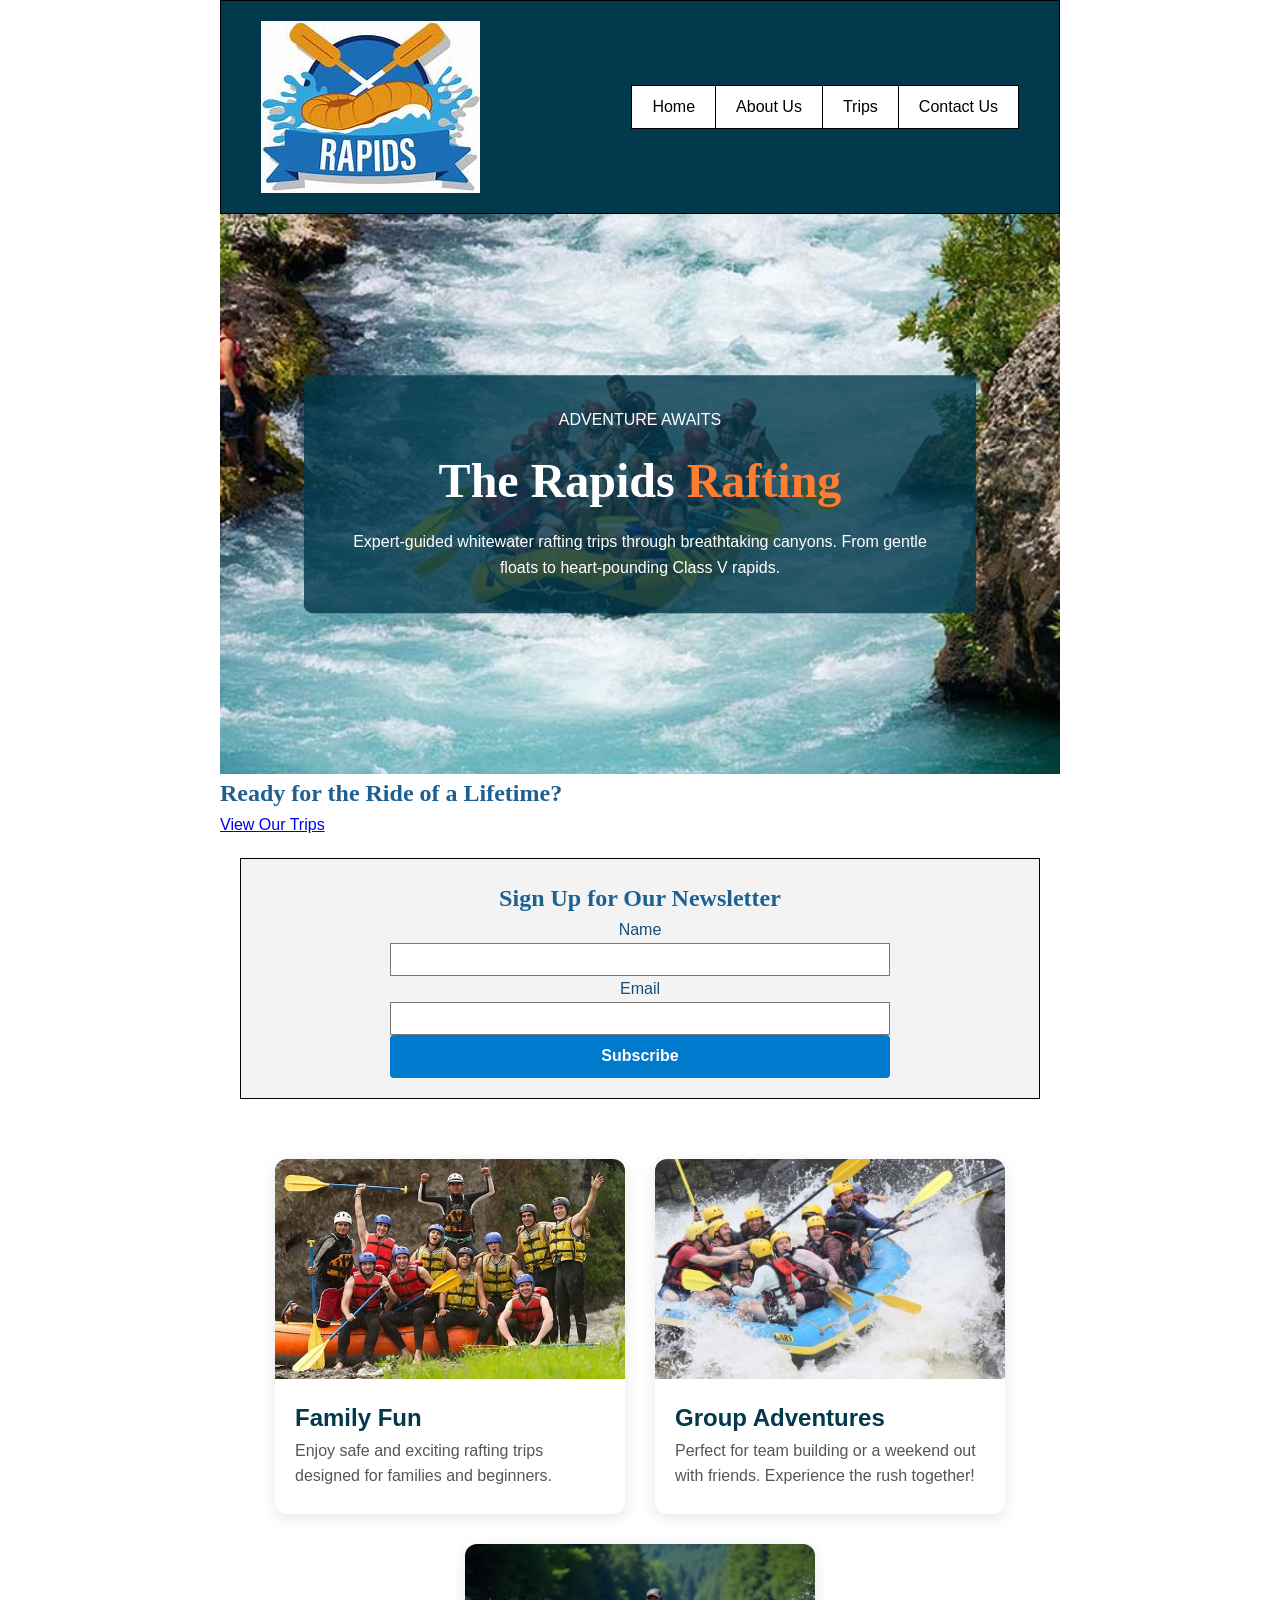
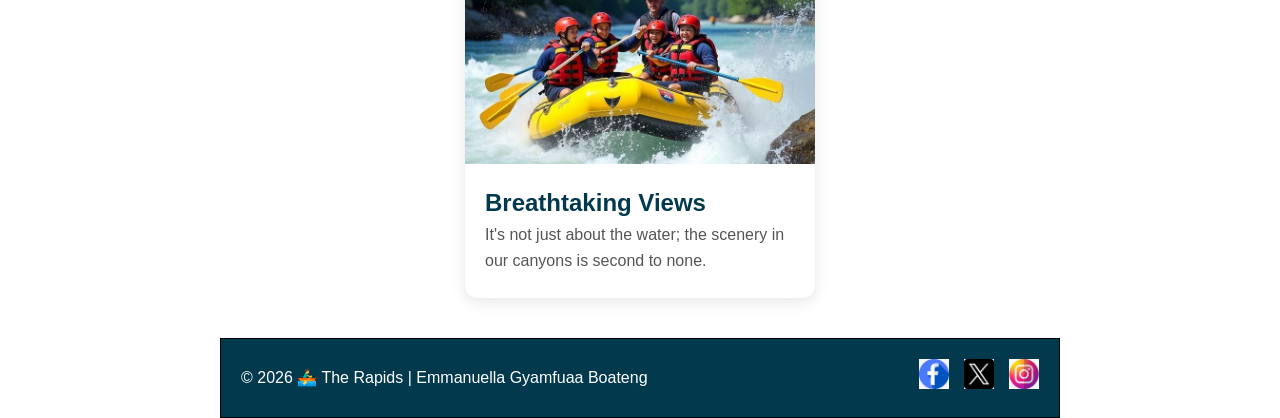
==== wwr/index.html @ f2845c28 "Week06" ====
<!DOCTYPE html>
<html lang="en">

<head>
    <meta charset="UTF-8" />
    <meta name="viewport" content="width=device-width, initial-scale=1.0" />
    <title>Home | The Rapids</title>

    <meta name="description"
      content="Experience the thrill of The Rapids Rafting. Expert-guided whitewater adventures for all skill levels.">
    <meta name="author" content="Emmanuella Gyamfuaa Boateng">

    <link rel="stylesheet" href="styles/rafting.css" />
</head>

<body>
    <header class="site-header">
        <img class="logo" src="images/logo.png" alt="The Rapids Logo" />
        <nav class="main-nav">
            <a href="index.html" class="active">Home</a>
            <a href="about.html">About Us</a>
            <a href="trips.html">Trips</a>
            <a href="contact.html">Contact Us</a>
        </nav>
    </header>

    <main>
        <section class="hero">
            <img src="images/hero.jpg" alt="Rafting on a wild river" class="hero-img">
            <div class="hero-msg">
                <p class="hero-eyebrow">ADVENTURE AWAITS</p>
                <h1>The Rapids <span>Rafting</span></h1>
                <p class="hero-subtext">
                    Expert-guided whitewater rafting trips through breathtaking canyons.
                    From gentle floats to heart-pounding Class V rapids.
                </p>
            </div>
        </section>

        <section class="cta-section">
            <h2>Ready for the Ride of a Lifetime?</h2>
            <a class="submit-btn" href="trips.html">View Our Trips</a>
        </section>

        <section class="service-section">
            <h2>Sign Up for Our Newsletter</h2>
            <form class="contact-form" style="display: block; max-width: 500px; margin: 0 auto;">
                <label for="news-name">Name</label>
                <input type="text" id="news-name" name="news-name" required>

                <label for="news-email">Email</label>
                <input type="email" id="news-email" name="news-email" required>

                <button type="submit" class="submit-btn">Subscribe</button>
            </form>
        </section>

        <section class="home-grid">
            <div class="grid-item">
                <img src="images/pic4.jpg" alt="Family Rafting">
                <h3>Family Fun</h3>
                <p>Enjoy safe and exciting rafting trips designed for families and beginners.</p>
            </div>

            <div class="grid-item">
                <img src="images/pic3.jpg" alt="Group of friends rafting">
                <h3>Group Adventures</h3>
                <p>Perfect for team building or a weekend out with friends. Experience the rush
                    together!</p>
            </div>

            <div class="grid-item">
                <img src="images/pic1.jpg" alt="Scenic river canyon">
                <h3>Breathtaking Views</h3>
                <p>It's not just about the water; the scenery in our canyons is second to none.</p>
            </div>
        </section>
    </main>

    <footer class="site-footer">
        <p>© 2026 🚣‍♂️ The Rapids | Emmanuella Gyamfuaa Boateng</p>
        <nav class="socialmedia">
            <a href="https://facebook.com"><img src="images/facebook.png" alt="Facebook"></a>
            <a href="https://twitter.com"><img src="images/twitter.png" alt="Twitter"></a>
            <a href="https://instagram.com"><img src="images/instagram.png" alt="Instagram"></a>
        </nav>
    </footer>
</body>

</html>
---- wwr/styles/rafting.css ----
:root {
    --primary-color: #1e6091;
    --secondary-color: #02394d;
    --accent1-color: #184e77;
    --accent2-color: #ffffff;
    --heading-font: "Georgia", serif;
    --body-font: "Arial", sans-serif;
}

* {
    margin: 0;
    padding: 0;
    box-sizing: border-box;
}

body {
    font-family: var(--body-font);
    color: var(--accent1-color);
    line-height: 1.6;
}

header,
main,
footer {
    max-width: 840px;
    margin: 0 auto;
}

h1,
h2 {
    font-family: var(--heading-font);
    color: var(--primary-color);
}

.site-header {
    background-color: var(--secondary-color);
    padding: 20px 40px;
    display: flex;
    justify-content: space-between;
    align-items: center;
    border: 1px solid #000;
}

.logo-box {
    width: 150px;
    height: 120px;
    background-color: #e0e0e0;
    border: 1px solid #999;
}

.main-nav {
    display: flex;
    list-style: none;
}

.main-nav ul {
    display: flex;
    list-style: none;
}

.main-nav li {
    background-color: #fff;
    border: 1px solid #000;
    margin-left: -1px;
}

.main-nav a {
    background-color: #fff;
    border: 1px solid #000;
    padding: 8px 20px;
    margin-left: -1px;
    color: #000;
    text-decoration: none;
    font-weight: normal;
}

.main-nav a:hover {
    background-color: #005fa3;
}

h1 {
    text-align: center;
    margin: 30px 0;
}

.company-info {
    text-align: center;
    margin: 30px 0;
}

.contact-grid {
    display: grid;
    grid-template-columns: 1fr 1fr;
    gap: 40px;
    padding: 20px;
}

.map-box {
    width: 100%;
    aspect-ratio: 1 / 1;
    background-color: #eee;
    border: 1px solid #ccc;
}

.radio-group,
.full-width,
.submit-btn {
    grid-column: 2;
}

.contact-form input,
.contact-form textarea {
    border: 1px solid #777;
    padding: 5px;
}

.contact-form form {
    display: grid;
    grid-template-columns: 100px 1fr;
    gap: 15px;
    align-items: start;
}

.map-frame {
    border: 1px solid #ccc;
    width: 100%;
    height: 400px;
    display: block;
}

.map-frame:hover {
    background-color: #005fa3;
}

.map-container:hover {
    background-color: #005fa3;
}

.map-container {
    border: 1px solid #333;
    background-color: #eee;
    display: flex;
    align-items: center;
    justify-content: center;
}

.radio-group,
.message-area,
.newsletter-row,
.submit-row {
    grid-column: 2;
}

.contact-form input[type="text"],
.contact-form input[type="email"],
.contact-form textarea {
    width: 100%;
    padding: 8px;
    border: 1px solid #777;
}

.radio-group label {
    display: block;
    font-weight: normal;
}

button[type="submit"] {
    width: 100%;
    padding: 0.8rem;
    font-size: 1rem;
    font-weight: bold;
    color: #ffffff;
    background-color: #007acc;
    border: none;
    border-radius: 4px;
    cursor: pointer;
}

button[type="submit"]:hover {
    background-color: #005fa3;
}

.service-section {
    background-color: #f3f3f3;
    border: 1px solid #000;
    margin: 20px;
    padding: 20px;
    text-align: center;
}

.employees {
    background-color: #f3f3f3;
    border: 1px solid #333;
    padding: 30px 20px;
    margin: 40px 0;
    text-align: center;
    display: grid;
    grid-template-columns: repeat(3, 1fr);
    gap: 20px;
}

.employees h2 {
    grid-column: 1 / span 3;
    margin-bottom: 20px;
}

.employees figure img {
    width: 120px;
    height: 120px;
    object-fit: cover;
    background-color: #ccc;
    border-radius: 50%;
    border: 2px solid #777;
    padding: 5px;
    margin-bottom: 10px;
}

.employees-container {
    background-color: #f3f3f3;
    border: 1px solid #000;
    margin: 20px;
    padding: 20px;
    text-align: center;
}

.employees figcaption {
    font-weight: bold;
    font-size: 0.9rem;
}

.employee-grid {
    display: grid;
    grid-template-columns: repeat(3, 1fr);
    margin-top: 20px;
}

.employee-grid figure img {
    width: 100px;
    height: 100px;
    background-color: #ccc;
    border-radius: 50%;
}

.site-footer {
    display: flex;
    justify-content: space-between;
    align-items: center;
    background-color: var(--secondary-color);
    color: var(--accent2-color);
    padding: 20px;
    border: 1px solid #000;
}

.socialmedia {
    display: flex;
    gap: 15px;
}

.socialmedia img {
    width: 30px;
}

.hero {
    position: relative;
    text-align: center;
    color: white;
}

.hero-img {
    width: 100%;
    height: auto;
    display: block;
}

.hero-msg {
    position: absolute;
    top: 50%;
    left: 50%;
    transform: translate(-50%, -50%);
    background-color: rgba(0.6, 0.6, 0.6, 0.6);
    padding: 20px;
}

/* Home Grid Content */
.home-grid {
    display: grid;
    grid-template-columns: 1fr 1fr;
    gap: 20px;
    padding: 40px;
}

/* Trips Table */
table {
    width: 80%;
    margin: 20px auto;
    border-collapse: collapse;
}

th,
td {
    border: 1px solid #ddd;
    padding: 12px;
    text-align: center;
}

th {
    background-color: #333;
    color: white;
}

/* Trip Description Grid */
.trip-descriptions {
    display: grid;
    grid-template-columns: repeat(auto-fit, minmax(300px, 1fr));
    gap: 30px;
    padding: 20px;
}

.trip-item img {
    width: 100%;
    height: 250px;
    object-fit: cover;
}

/* Container for the Grid Items */
.home-grid {
    display: flex;
    flex-wrap: wrap;
    /* Allows cards to wrap to the next line on small screens */
    justify-content: center;
    /* Centers cards horizontally */
    gap: 30px;
    /* Space between cards */
    padding: 40px 20px;
    background-color: #ffffff;
}

/* Individual Card Styling */
.grid-item {
    flex: 1 1 300px;
    /* Grow, shrink, and set base width of 300px */
    max-width: 350px;
    /* Prevents cards from getting too wide */
    background: white;
    border-radius: 12px;
    box-shadow: 0 4px 15px rgba(0, 0, 0, 0.1);
    /* Subtle shadow like your image */
    overflow: hidden;
    display: flex;
    flex-direction: column;
    text-align: left;
    /* Left-align text to match the reference */
}

.grid-item img {
    width: 100%;
    height: 220px;
    object-fit: cover;
    /* Ensures images fill the space without stretching */
}

/* Internal padding for card content */
.grid-item h3,
.grid-item p {
    padding: 0 20px;
}

.grid-item h3 {
    margin-top: 20px;
    font-size: 1.5rem;
    color: var(--secondary-color);
}

.grid-item p {
    margin-bottom: 25px;
    color: #555;
}

/* History Section: Two-column layout */
.history-layout {
    display: flex;
    align-items: center;
    gap: 30px;
    padding: 20px;
    background-color: #f9f9f9;
}

.history-layout p {
    flex: 1;
}

.history-layout img {
    flex: 1;
    max-width: 400px;
    border-radius: 8px;
    box-shadow: 0 4px 10px rgba(0, 0, 0, 0.1);
}

/* Adventure Gallery: Flexible Grid */
.adventure-gallery {
    display: flex;
    flex-wrap: wrap;
    justify-content: center;
    gap: 20px;
    padding: 40px 0;
}

.adventure-gallery figure {
    flex: 1 1 200px;
    /* Cards will be at least 200px wide */
    max-width: 250px;
    text-align: center;
    background: white;
    padding: 10px;
    border-radius: 12px;
    box-shadow: 0 4px 8px rgba(0, 0, 0, 0.1);
}

.adventure-gallery img {
    width: 100%;
    height: 180px;
    object-fit: cover;
    border-radius: 8px;
    margin-bottom: 10px;
}

.adventure-gallery figcaption {
    font-weight: bold;
    color: var(--secondary-color);
    font-family: var(--heading-font);
}

/* Shared Hero Styling for all pages */
.hero {
    position: relative;
    /* Container for absolute text */
    width: 100%;
    overflow: hidden;
    /* This ensures the hero height is consistent across pages */
    max-height: 600px;
}

.hero-img {
    width: 100%;
    height: auto;
    display: block;
    object-fit: cover;
    /* Keeps image from stretching */
}

.hero-msg {
    position: absolute;
    top: 50%;
    left: 50%;
    transform: translate(-50%, -50%);
    background-color: rgba(2, 57, 77, 0.8);
    /* Using your secondary color */
    color: white;
    padding: 2rem;
    text-align: center;
    width: 80%;
    border-radius: 8px;
}

/* Specific styling for the hero text */
.hero-msg h1 {
    color: white;
    margin: 10px 0;
    font-size: 3rem;
}

.hero-msg span {
    color: #ff7d31;
    /* Accent color for the text span */
}
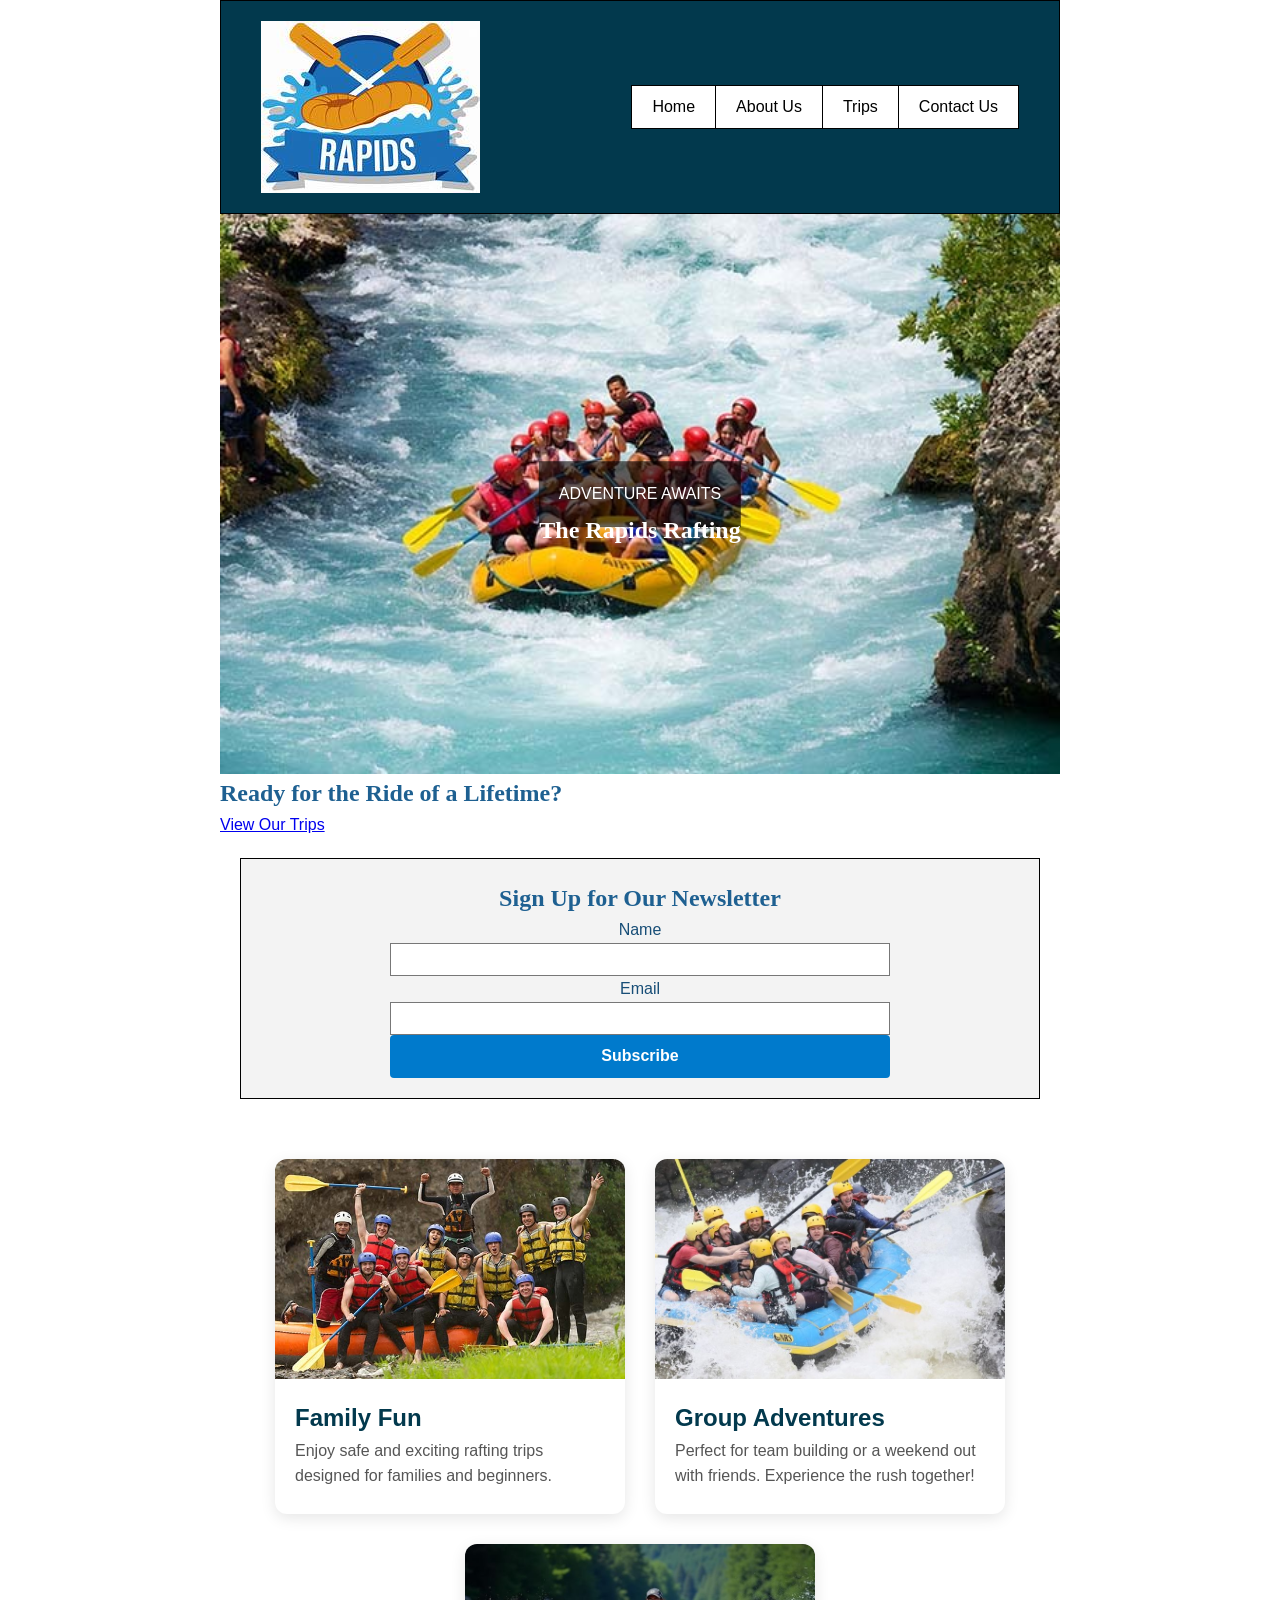
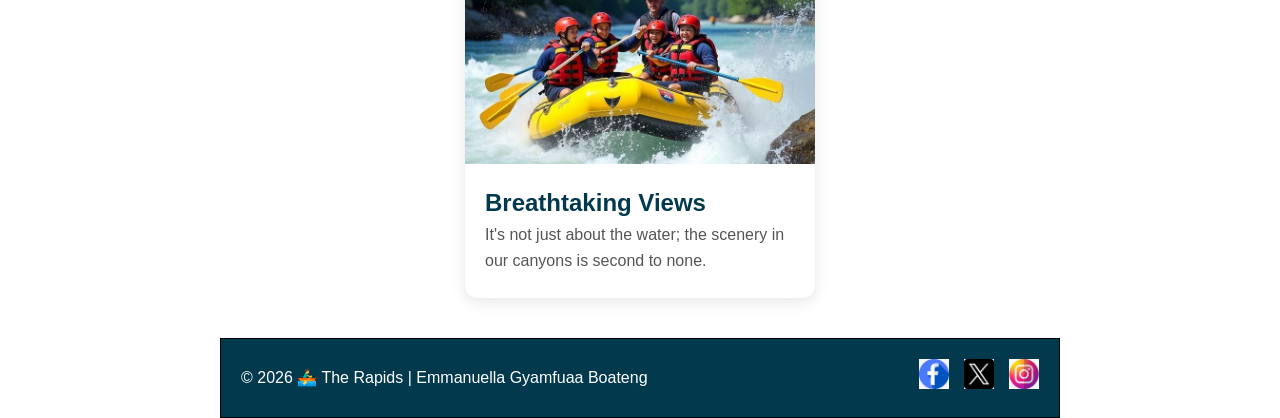
==== commit 9be115cd: "Week06" ====
--- a/wwr/index.html
+++ b/wwr/index.html
@@ -30,10 +30,6 @@
             <div class="hero-msg">
                 <p class="hero-eyebrow">ADVENTURE AWAITS</p>
                 <h1>The Rapids <span>Rafting</span></h1>
-                <p class="hero-subtext">
-                    Expert-guided whitewater rafting trips through breathtaking canyons.
-                    From gentle floats to heart-pounding Class V rapids.
-                </p>
             </div>
         </section>
 
--- a/wwr/styles/rafting.css
+++ b/wwr/styles/rafting.css
@@ -448,28 +448,66 @@
     /* Keeps image from stretching */
 }
 
-.hero-msg {
+.hero {
+    position: relative;
+}
+
+.hero h1 {
     position: absolute;
-    top: 50%;
-    left: 50%;
-    transform: translate(-50%, -50%);
+    top: 20px;
+    width: 100%;
+    text-align: center;
+    color: white;
+}
+
+.hero article {
+    position: absolute;
+    bottom: 20px;
+    left: 20px;
+    right: 20px;
     background-color: rgba(2, 57, 77, 0.8);
-    /* Using your secondary color */
     color: white;
-    padding: 2rem;
-    text-align: center;
-    width: 80%;
-    border-radius: 8px;
-}
-
-/* Specific styling for the hero text */
-.hero-msg h1 {
+    padding: 20px;
+}
+
+.hero article img {
+    float: right;
+    width: 150px;
+    margin-left: 20px;
+}
+
+/* Hero Section */
+.hero {
+    position: relative;
+}
+
+.hero img {
+    display: block;
+    width: 100%;
+    height: auto;
+}
+
+.hero h1 {
+    position: absolute;
+    top: 20px;
+    left: 0;
+    width: 100%;
+    text-align: center;
     color: white;
-    margin: 10px 0;
-    font-size: 3rem;
-}
-
-.hero-msg span {
-    color: #ff7d31;
-    /* Accent color for the text span */
+}
+
+.hero article {
+    position: absolute;
+    bottom: 30px;
+    left: 30px;
+    right: 30px;
+    background-color: rgba(2, 57, 77, 0.8);
+    color: white;
+    padding: 20px;
+}
+
+.hero article img {
+    float: right;
+    width: 150px;
+    margin-left: 15px;
 }
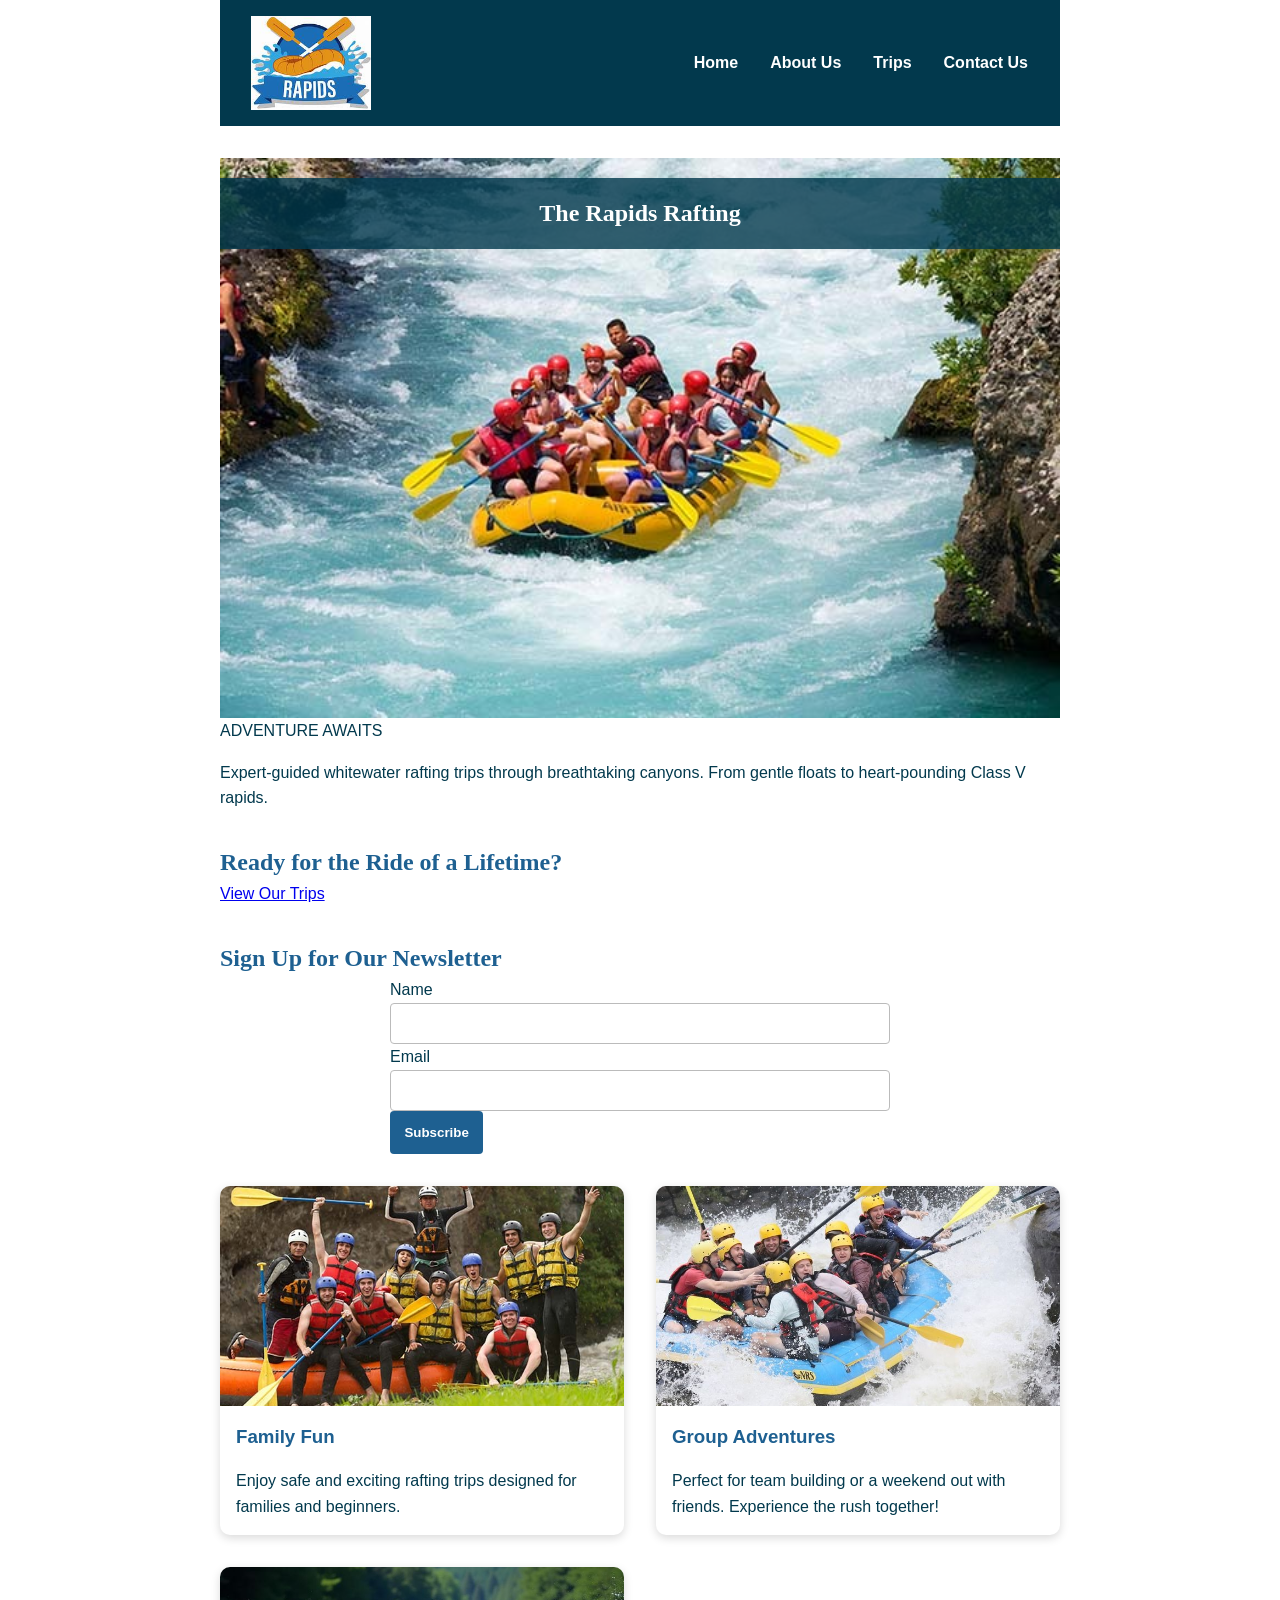
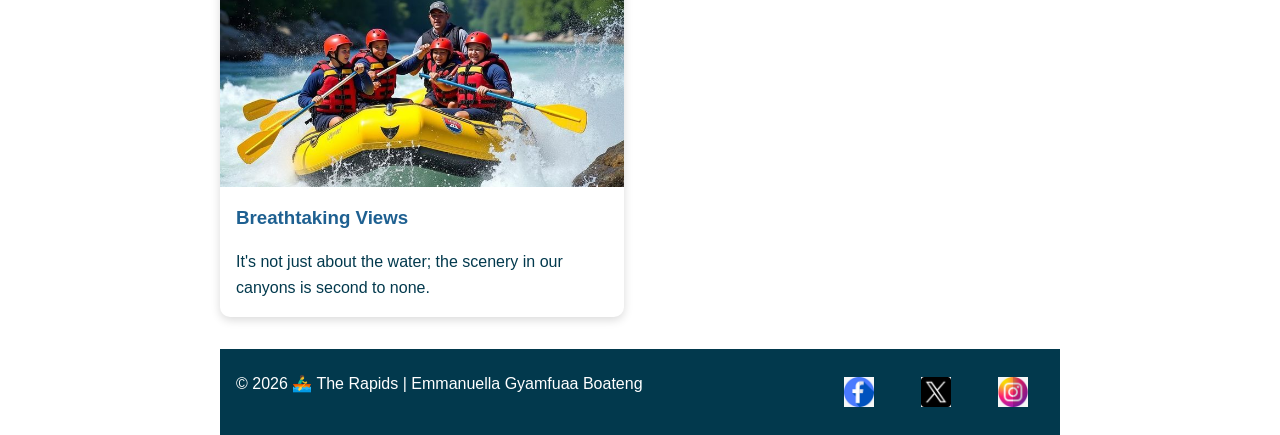
==== commit 41960ed7: "Week6" ====
--- a/wwr/index.html
+++ b/wwr/index.html
@@ -30,6 +30,10 @@
             <div class="hero-msg">
                 <p class="hero-eyebrow">ADVENTURE AWAITS</p>
                 <h1>The Rapids <span>Rafting</span></h1>
+                <p class="hero-subtext">
+                    Expert-guided whitewater rafting trips through breathtaking canyons.
+                    From gentle floats to heart-pounding Class V rapids.
+                </p>
             </div>
         </section>
 
--- a/wwr/styles/rafting.css
+++ b/wwr/styles/rafting.css
@@ -1,10 +1,15 @@
+/* ==========================================
+   WDD130 - The Rapids
+   Global Styles
+========================================== */
+
 :root {
     --primary-color: #1e6091;
     --secondary-color: #02394d;
     --accent1-color: #184e77;
     --accent2-color: #ffffff;
-    --heading-font: "Georgia", serif;
-    --body-font: "Arial", sans-serif;
+    --heading-font: Georgia, serif;
+    --body-font: Arial, sans-serif;
 }
 
 * {
@@ -15,8 +20,9 @@
 
 body {
     font-family: var(--body-font);
-    color: var(--accent1-color);
+    color: var(--secondary-color);
     line-height: 1.6;
+    background-color: #ffffff;
 }
 
 header,
@@ -26,430 +32,76 @@
     margin: 0 auto;
 }
 
+img {
+    max-width: 100%;
+    height: auto;
+    display: block;
+}
+
 h1,
 h2 {
     font-family: var(--heading-font);
     color: var(--primary-color);
 }
 
-.site-header {
+/* ==========================================
+   Header
+========================================== */
+
+header {
     background-color: var(--secondary-color);
-    padding: 20px 40px;
+    display: grid;
+    grid-template-columns: 150px 1fr;
+    align-items: center;
+    padding: 1rem;
+}
+
+.logo {
+    width: 120px;
+    justify-self: center;
+}
+
+/* ==========================================
+   Navigation
+========================================== */
+
+nav {
     display: flex;
-    justify-content: space-between;
-    align-items: center;
-    border: 1px solid #000;
-}
-
-.logo-box {
-    width: 150px;
-    height: 120px;
-    background-color: #e0e0e0;
-    border: 1px solid #999;
-}
-
-.main-nav {
+    justify-content: flex-end;
+}
+
+nav ul {
     display: flex;
     list-style: none;
 }
 
-.main-nav ul {
-    display: flex;
-    list-style: none;
-}
-
-.main-nav li {
-    background-color: #fff;
-    border: 1px solid #000;
-    margin-left: -1px;
-}
-
-.main-nav a {
-    background-color: #fff;
-    border: 1px solid #000;
-    padding: 8px 20px;
-    margin-left: -1px;
-    color: #000;
+nav li {
+    margin-left: 1rem;
+}
+
+nav a {
+    display: block;
+    padding: .75rem 1rem;
     text-decoration: none;
-    font-weight: normal;
-}
-
-.main-nav a:hover {
-    background-color: #005fa3;
-}
-
-h1 {
-    text-align: center;
-    margin: 30px 0;
-}
-
-.company-info {
-    text-align: center;
-    margin: 30px 0;
-}
-
-.contact-grid {
-    display: grid;
-    grid-template-columns: 1fr 1fr;
-    gap: 40px;
-    padding: 20px;
-}
-
-.map-box {
-    width: 100%;
-    aspect-ratio: 1 / 1;
-    background-color: #eee;
-    border: 1px solid #ccc;
-}
-
-.radio-group,
-.full-width,
-.submit-btn {
-    grid-column: 2;
-}
-
-.contact-form input,
-.contact-form textarea {
-    border: 1px solid #777;
-    padding: 5px;
-}
-
-.contact-form form {
-    display: grid;
-    grid-template-columns: 100px 1fr;
-    gap: 15px;
-    align-items: start;
-}
-
-.map-frame {
-    border: 1px solid #ccc;
-    width: 100%;
-    height: 400px;
-    display: block;
-}
-
-.map-frame:hover {
-    background-color: #005fa3;
-}
-
-.map-container:hover {
-    background-color: #005fa3;
-}
-
-.map-container {
-    border: 1px solid #333;
-    background-color: #eee;
-    display: flex;
-    align-items: center;
-    justify-content: center;
-}
-
-.radio-group,
-.message-area,
-.newsletter-row,
-.submit-row {
-    grid-column: 2;
-}
-
-.contact-form input[type="text"],
-.contact-form input[type="email"],
-.contact-form textarea {
-    width: 100%;
-    padding: 8px;
-    border: 1px solid #777;
-}
-
-.radio-group label {
-    display: block;
-    font-weight: normal;
-}
-
-button[type="submit"] {
-    width: 100%;
-    padding: 0.8rem;
-    font-size: 1rem;
+    color: white;
     font-weight: bold;
-    color: #ffffff;
-    background-color: #007acc;
-    border: none;
+}
+
+nav a:hover {
+    background-color: var(--primary-color);
     border-radius: 4px;
-    cursor: pointer;
-}
-
-button[type="submit"]:hover {
-    background-color: #005fa3;
-}
-
-.service-section {
-    background-color: #f3f3f3;
-    border: 1px solid #000;
-    margin: 20px;
-    padding: 20px;
-    text-align: center;
-}
-
-.employees {
-    background-color: #f3f3f3;
-    border: 1px solid #333;
-    padding: 30px 20px;
-    margin: 40px 0;
-    text-align: center;
-    display: grid;
-    grid-template-columns: repeat(3, 1fr);
-    gap: 20px;
-}
-
-.employees h2 {
-    grid-column: 1 / span 3;
-    margin-bottom: 20px;
-}
-
-.employees figure img {
-    width: 120px;
-    height: 120px;
-    object-fit: cover;
-    background-color: #ccc;
-    border-radius: 50%;
-    border: 2px solid #777;
-    padding: 5px;
-    margin-bottom: 10px;
-}
-
-.employees-container {
-    background-color: #f3f3f3;
-    border: 1px solid #000;
-    margin: 20px;
-    padding: 20px;
-    text-align: center;
-}
-
-.employees figcaption {
-    font-weight: bold;
-    font-size: 0.9rem;
-}
-
-.employee-grid {
-    display: grid;
-    grid-template-columns: repeat(3, 1fr);
-    margin-top: 20px;
-}
-
-.employee-grid figure img {
-    width: 100px;
-    height: 100px;
-    background-color: #ccc;
-    border-radius: 50%;
-}
-
-.site-footer {
-    display: flex;
-    justify-content: space-between;
-    align-items: center;
-    background-color: var(--secondary-color);
-    color: var(--accent2-color);
-    padding: 20px;
-    border: 1px solid #000;
-}
-
-.socialmedia {
-    display: flex;
-    gap: 15px;
-}
-
-.socialmedia img {
-    width: 30px;
-}
+}
+
+/* ==========================================
+   Hero Section (Required for WDD130 Audit)
+========================================== */
 
 .hero {
     position: relative;
-    text-align: center;
-    color: white;
-}
-
-.hero-img {
-    width: 100%;
-    height: auto;
-    display: block;
-}
-
-.hero-msg {
-    position: absolute;
-    top: 50%;
-    left: 50%;
-    transform: translate(-50%, -50%);
-    background-color: rgba(0.6, 0.6, 0.6, 0.6);
-    padding: 20px;
-}
-
-/* Home Grid Content */
-.home-grid {
-    display: grid;
-    grid-template-columns: 1fr 1fr;
-    gap: 20px;
-    padding: 40px;
-}
-
-/* Trips Table */
-table {
-    width: 80%;
-    margin: 20px auto;
-    border-collapse: collapse;
-}
-
-th,
-td {
-    border: 1px solid #ddd;
-    padding: 12px;
-    text-align: center;
-}
-
-th {
-    background-color: #333;
-    color: white;
-}
-
-/* Trip Description Grid */
-.trip-descriptions {
-    display: grid;
-    grid-template-columns: repeat(auto-fit, minmax(300px, 1fr));
-    gap: 30px;
-    padding: 20px;
-}
-
-.trip-item img {
-    width: 100%;
-    height: 250px;
-    object-fit: cover;
-}
-
-/* Container for the Grid Items */
-.home-grid {
-    display: flex;
-    flex-wrap: wrap;
-    /* Allows cards to wrap to the next line on small screens */
-    justify-content: center;
-    /* Centers cards horizontally */
-    gap: 30px;
-    /* Space between cards */
-    padding: 40px 20px;
-    background-color: #ffffff;
-}
-
-/* Individual Card Styling */
-.grid-item {
-    flex: 1 1 300px;
-    /* Grow, shrink, and set base width of 300px */
-    max-width: 350px;
-    /* Prevents cards from getting too wide */
-    background: white;
-    border-radius: 12px;
-    box-shadow: 0 4px 15px rgba(0, 0, 0, 0.1);
-    /* Subtle shadow like your image */
-    overflow: hidden;
-    display: flex;
-    flex-direction: column;
-    text-align: left;
-    /* Left-align text to match the reference */
-}
-
-.grid-item img {
-    width: 100%;
-    height: 220px;
-    object-fit: cover;
-    /* Ensures images fill the space without stretching */
-}
-
-/* Internal padding for card content */
-.grid-item h3,
-.grid-item p {
-    padding: 0 20px;
-}
-
-.grid-item h3 {
-    margin-top: 20px;
-    font-size: 1.5rem;
-    color: var(--secondary-color);
-}
-
-.grid-item p {
-    margin-bottom: 25px;
-    color: #555;
-}
-
-/* History Section: Two-column layout */
-.history-layout {
-    display: flex;
-    align-items: center;
-    gap: 30px;
-    padding: 20px;
-    background-color: #f9f9f9;
-}
-
-.history-layout p {
-    flex: 1;
-}
-
-.history-layout img {
-    flex: 1;
-    max-width: 400px;
-    border-radius: 8px;
-    box-shadow: 0 4px 10px rgba(0, 0, 0, 0.1);
-}
-
-/* Adventure Gallery: Flexible Grid */
-.adventure-gallery {
-    display: flex;
-    flex-wrap: wrap;
-    justify-content: center;
-    gap: 20px;
-    padding: 40px 0;
-}
-
-.adventure-gallery figure {
-    flex: 1 1 200px;
-    /* Cards will be at least 200px wide */
-    max-width: 250px;
-    text-align: center;
-    background: white;
-    padding: 10px;
-    border-radius: 12px;
-    box-shadow: 0 4px 8px rgba(0, 0, 0, 0.1);
-}
-
-.adventure-gallery img {
-    width: 100%;
-    height: 180px;
-    object-fit: cover;
-    border-radius: 8px;
-    margin-bottom: 10px;
-}
-
-.adventure-gallery figcaption {
-    font-weight: bold;
-    color: var(--secondary-color);
-    font-family: var(--heading-font);
-}
-
-/* Shared Hero Styling for all pages */
-.hero {
-    position: relative;
-    /* Container for absolute text */
-    width: 100%;
-    overflow: hidden;
-    /* This ensures the hero height is consistent across pages */
-    max-height: 600px;
-}
-
-.hero-img {
-    width: 100%;
-    height: auto;
-    display: block;
-    object-fit: cover;
-    /* Keeps image from stretching */
-}
-
-.hero {
-    position: relative;
+}
+
+.hero img {
+    width: 100%;
 }
 
 .hero h1 {
@@ -458,6 +110,8 @@
     width: 100%;
     text-align: center;
     color: white;
+    background-color: rgba(2, 57, 77, 0.8);
+    padding: 1rem;
 }
 
 .hero article {
@@ -465,49 +119,426 @@
     bottom: 20px;
     left: 20px;
     right: 20px;
-    background-color: rgba(2, 57, 77, 0.8);
-    color: white;
-    padding: 20px;
+    background-color: rgba(255, 255, 255, 0.9);
+    padding: 1rem;
+    color: var(--secondary-color);
 }
 
 .hero article img {
     float: right;
-    width: 150px;
+    width: 180px;
     margin-left: 20px;
 }
 
-/* Hero Section */
-.hero {
-    position: relative;
-}
-
-.hero img {
+/* ==========================================
+   Footer
+========================================== */
+
+footer {
+    margin-top: 2rem;
+    padding: 1rem;
+    background-color: var(--secondary-color);
+    color: white;
+
+    display: flex;
+    justify-content: space-between;
+    align-items: center;
+}
+
+.socialmedia {
+    display: flex;
+    gap: 15px;
+}
+
+.socialmedia a {
+    text-decoration: none;
+}
+
+.socialmedia img {
+    width: 30px;
+}
+
+/* ==========================================
+   ABOUT PAGE
+========================================== */
+
+/* History Section */
+
+.history {
+    padding: 2rem 0;
+}
+
+.history h2 {
+    text-align: center;
+    margin-bottom: 2rem;
+}
+
+.history-layout {
+    display: grid;
+    grid-template-columns: 1fr auto 1fr;
+    gap: 20px;
+    align-items: center;
+}
+
+.history-layout p {
+    padding: 1rem;
+}
+
+.history-layout img {
+    width: 250px;
+    border-radius: 8px;
+}
+
+/* Adventure Section */
+
+.adventures {
+    padding: 2rem 0;
+}
+
+.adventures h2 {
+    text-align: center;
+    margin-bottom: 2rem;
+}
+
+.adventure-gallery {
+    display: flex;
+    justify-content: space-between;
+    gap: 15px;
+    flex-wrap: wrap;
+}
+
+.adventure-gallery figure {
+    flex: 1 1 140px;
+    text-align: center;
+}
+
+.adventure-gallery img {
+    width: 100%;
+    height: 180px;
+    object-fit: cover;
+    border-radius: 6px;
+}
+
+.adventure-gallery figcaption {
+    margin-top: .5rem;
+    font-weight: bold;
+    color: var(--secondary-color);
+}
+
+/* ==========================================
+   HOME PAGE
+========================================== */
+
+.home-grid {
+    display: grid;
+    grid-template-columns: repeat(auto-fit, minmax(280px, 1fr));
+    gap: 2rem;
+    margin: 2rem 0;
+}
+
+.grid-item {
+    background: #ffffff;
+    border-radius: 10px;
+    overflow: hidden;
+    box-shadow: 0 3px 10px rgba(0, 0, 0, .15);
+}
+
+.grid-item img {
+    width: 100%;
+    height: 220px;
+    object-fit: cover;
+}
+
+.grid-item h3 {
+    color: var(--primary-color);
+    margin: 1rem;
+}
+
+.grid-item p {
+    margin: 0 1rem 1rem;
+}
+
+/* Call to Action */
+
+.cta {
+    text-align: center;
+    padding: 2rem;
+}
+
+.cta a {
+    display: inline-block;
+    background: var(--primary-color);
+    color: white;
+    text-decoration: none;
+    padding: .8rem 1.5rem;
+    border-radius: 5px;
+    font-weight: bold;
+}
+
+.cta a:hover {
+    background: var(--secondary-color);
+}
+
+/* Newsletter */
+
+.newsletter {
+    background: #f5f5f5;
+    padding: 2rem;
+    margin: 2rem 0;
+    border-radius: 8px;
+}
+
+.newsletter form {
+    display: grid;
+    gap: 1rem;
+}
+
+.newsletter input {
+    padding: .75rem;
+    border: 1px solid #ccc;
+    border-radius: 4px;
+}
+
+.newsletter button {
+    background: var(--primary-color);
+    color: white;
+    border: none;
+    padding: .8rem;
+    cursor: pointer;
+    border-radius: 4px;
+    font-weight: bold;
+}
+
+.newsletter button:hover {
+    background: var(--secondary-color);
+}
+
+/* ==========================================
+   CONTACT PAGE
+========================================== */
+
+.company-info {
+    text-align: center;
+    margin: 2rem 0;
+}
+
+.contact-grid {
+    display: grid;
+    grid-template-columns: 1fr 1fr;
+    gap: 2rem;
+    margin: 2rem 0;
+}
+
+.map-frame {
+    width: 100%;
+    height: 400px;
+    border: 1px solid #ccc;
+}
+
+/* Employees */
+
+.employees {
+    display: grid;
+    grid-template-columns: repeat(3, 1fr);
+    gap: 2rem;
+    text-align: center;
+    margin: 3rem 0;
+}
+
+.employees h2 {
+    grid-column: 1 / -1;
+}
+
+.employees figure img {
+    width: 140px;
+    height: 140px;
+    margin: 0 auto 1rem;
+    border-radius: 50%;
+    object-fit: cover;
+    border: 3px solid var(--primary-color);
+}
+
+.employees figcaption {
+    font-weight: bold;
+}
+
+/* Contact Form */
+
+.contact-form {
+    margin: 3rem 0;
+}
+
+.contact-form form {
+    display: grid;
+    grid-template-columns: 150px 1fr;
+    gap: 1rem;
+    align-items: start;
+}
+
+.contact-form input,
+.contact-form textarea,
+.contact-form select {
+    width: 100%;
+    padding: .75rem;
+    border: 1px solid #bbb;
+    border-radius: 4px;
+    font-family: inherit;
+}
+
+.contact-form textarea {
+    resize: vertical;
+    min-height: 120px;
+}
+
+.radio-group,
+.newsletter-row,
+.submit-row {
+    grid-column: 2;
+}
+
+.radio-group label {
     display: block;
-    width: 100%;
-    height: auto;
-}
-
-.hero h1 {
-    position: absolute;
-    top: 20px;
-    left: 0;
-    width: 100%;
-    text-align: center;
-    color: white;
-}
-
-.hero article {
-    position: absolute;
-    bottom: 30px;
-    left: 30px;
-    right: 30px;
-    background-color: rgba(2, 57, 77, 0.8);
-    color: white;
-    padding: 20px;
-}
-
-.hero article img {
-    float: right;
-    width: 150px;
-    margin-left: 15px;
+    margin-bottom: .5rem;
+}
+
+button[type="submit"] {
+    background: var(--primary-color);
+    color: white;
+    border: none;
+    padding: .9rem;
+    border-radius: 4px;
+    cursor: pointer;
+    font-weight: bold;
+}
+
+button[type="submit"]:hover {
+    background: var(--secondary-color);
+}
+
+/* ==========================================
+   TRIPS PAGE
+========================================== */
+
+.trip-descriptions {
+    display: grid;
+    grid-template-columns: repeat(auto-fit, minmax(300px, 1fr));
+    gap: 2rem;
+    margin: 2rem 0;
+}
+
+.trip-item {
+    border: 1px solid #ddd;
+    border-radius: 8px;
+    overflow: hidden;
+    background: white;
+}
+
+.trip-item img {
+    width: 100%;
+    height: 220px;
+    object-fit: cover;
+}
+
+.trip-item h3,
+.trip-item p {
+    padding: 1rem;
+}
+
+/* Trips Table */
+
+table {
+    width: 100%;
+    border-collapse: collapse;
+    margin: 2rem 0;
+}
+
+th,
+td {
+    border: 1px solid #ccc;
+    padding: .75rem;
+    text-align: center;
+}
+
+th {
+    background: var(--secondary-color);
+    color: white;
+}
+
+/* ==========================================
+   GENERAL SECTIONS
+========================================== */
+
+section {
+    margin: 2rem 0;
+}
+
+p {
+    margin-bottom: 1rem;
+}
+
+/* ==========================================
+   RESPONSIVE DESIGN
+========================================== */
+
+@media (max-width: 768px) {
+
+    header {
+        grid-template-columns: 1fr;
+        text-align: center;
+    }
+
+    nav {
+        justify-content: center;
+        margin-top: 1rem;
+    }
+
+    nav ul {
+        flex-direction: column;
+        gap: .5rem;
+    }
+
+    .hero article {
+        position: static;
+        background: white;
+        margin-top: 1rem;
+    }
+
+    .hero article img {
+        float: none;
+        width: 100%;
+        margin: 0 0 1rem;
+    }
+
+    .history-layout {
+        grid-template-columns: 1fr;
+        text-align: center;
+    }
+
+    .history-layout img {
+        margin: 0 auto;
+    }
+
+    .contact-grid {
+        grid-template-columns: 1fr;
+    }
+
+    .employees {
+        grid-template-columns: 1fr;
+    }
+
+    .contact-form form {
+        grid-template-columns: 1fr;
+    }
+
+    .radio-group,
+    .newsletter-row,
+    .submit-row {
+        grid-column: auto;
+    }
+
+    footer {
+        flex-direction: column;
+        gap: 1rem;
+        text-align: center;
+    }
 }
